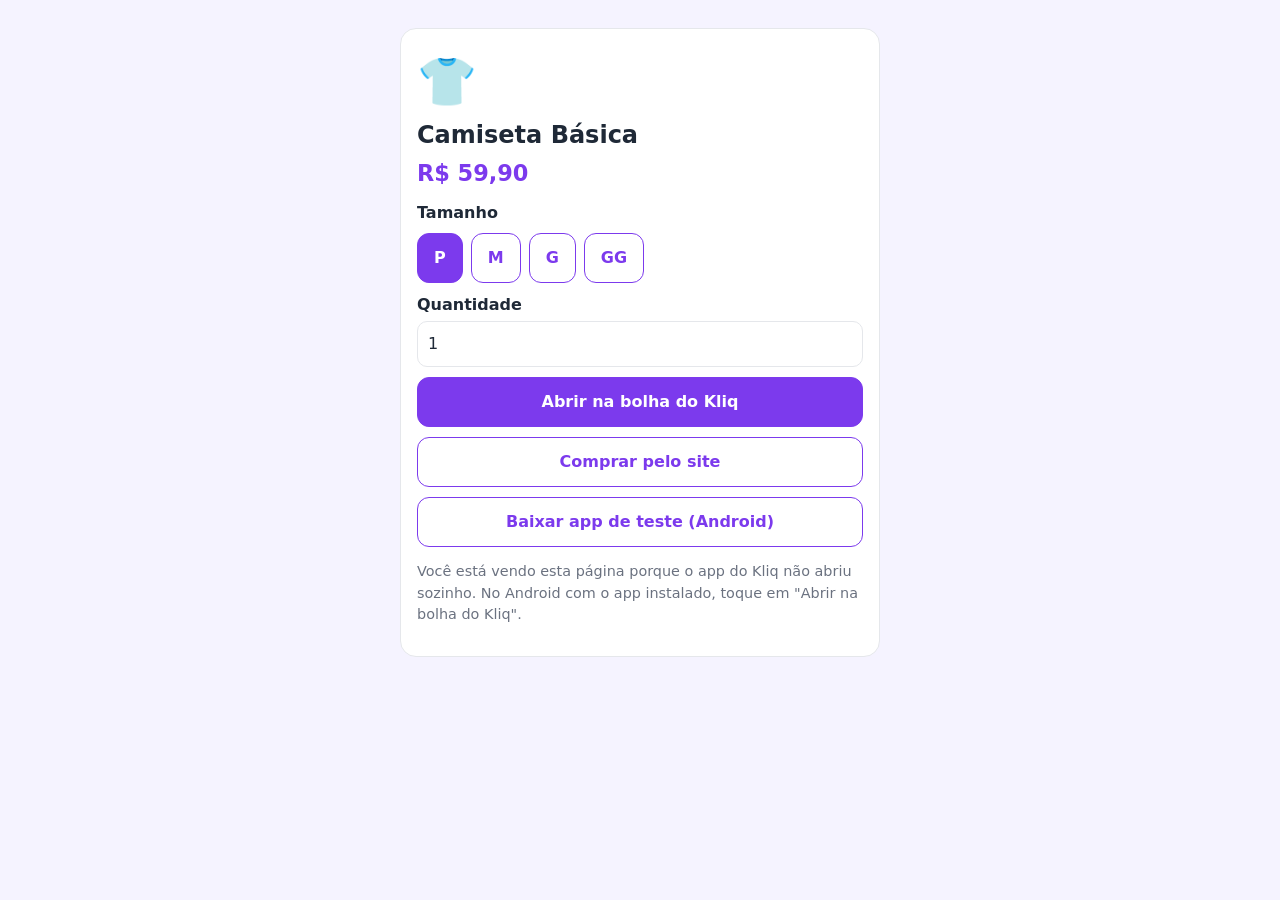
==== kliq/p/1/index.html @ 05d6072d "feat: publica página de teste do Kliq Links de produto, checkout de teste e assetlinks.json para o A" ====
<!doctype html>
<html lang="pt-BR">
<head>
  <meta charset="utf-8">
  <meta name="viewport" content="width=device-width, initial-scale=1">
  <title>Kliq • produto</title>
  <link rel="stylesheet" href="/kliq/estilo.css">
  <script src="/kliq/catalogo.js"></script>
</head>
<body>
  <!--
    Esta página só aparece quando o link NÃO acionou o app direto:
    o app não está instalado, o Instagram abriu o link no navegador dele, ou é iPhone/computador.
    O mesmo arquivo é usado para todos os produtos; o id vem do endereço (/kliq/p/<id>/).
  -->
  <main>
    <div class="cartao" id="produto">
      <div class="emoji" id="emoji"></div>
      <h1 id="nome"></h1>
      <div class="preco" id="preco"></div>
      <label id="rotulo-da-opcao"></label>
      <div class="opcoes" id="opcoes"></div>
      <label for="quantidade">Quantidade</label>
      <input id="quantidade" type="number" min="1" value="1">

      <a class="botao principal" id="abrir-na-bolha">Abrir na bolha do Kliq</a>
      <a class="botao" id="comprar-pelo-site">Comprar pelo site</a>
      <a class="botao" href="/kliq/#baixar">Baixar app de teste (Android)</a>
      <p class="nota">Você está vendo esta página porque o app do Kliq não abriu sozinho. No Android com o app instalado, toque em "Abrir na bolha do Kliq".</p>
    </div>
    <div class="cartao escondido" id="nao-encontrado">
      <h1>Produto não encontrado</h1>
      <a class="botao" href="/kliq/">Ver produtos de teste</a>
    </div>
  </main>
  <script>
    const id = (location.pathname.match(/\/p\/([^/]+)/) || [])[1];
    const produto = buscarProduto(id);
    if (!produto) {
      document.getElementById("produto").classList.add("escondido");
      document.getElementById("nao-encontrado").classList.remove("escondido");
    } else {
      let opcaoEscolhida = produto.opcoes[0];
      document.title = `Kliq • ${produto.nome}`;
      document.getElementById("emoji").textContent = produto.emoji;
      document.getElementById("nome").textContent = produto.nome;
      document.getElementById("preco").textContent = formatarPreco(produto.precoEmCentavos);
      document.getElementById("rotulo-da-opcao").textContent = produto.rotuloDaOpcao;
      document.getElementById("abrir-na-bolha").href = linkParaAbrirNaBolha(produto.id);

      const quantidade = document.getElementById("quantidade");
      const comprar = document.getElementById("comprar-pelo-site");
      const atualizarCompra = () => {
        const valor = Math.max(1, Number.parseInt(quantidade.value, 10) || 1);
        comprar.href = linkDoCheckout([{ produtoId: produto.id, opcao: opcaoEscolhida, quantidade: valor }]);
      };

      const opcoes = document.getElementById("opcoes");
      const desenharOpcoes = () => {
        opcoes.replaceChildren(...produto.opcoes.map((opcao) => {
          const botao = document.createElement("button");
          botao.className = opcao === opcaoEscolhida ? "botao principal" : "botao";
          botao.textContent = opcao;
          botao.onclick = () => { opcaoEscolhida = opcao; desenharOpcoes(); atualizarCompra(); };
          return botao;
        }));
      };
      quantidade.oninput = atualizarCompra;
      desenharOpcoes();
      atualizarCompra();
    }
  </script>
</body>
</html>
---- kliq/estilo.css ----
:root {
  --cor-principal: #7c3aed;
  --cor-texto: #1f2937;
  --cor-secundaria: #6b7280;
  --cor-fundo: #f5f3ff;
  --cor-cartao: #ffffff;
  --cor-borda: #e5e7eb;
}

@media (prefers-color-scheme: dark) {
  :root {
    --cor-texto: #f3f4f6;
    --cor-secundaria: #9ca3af;
    --cor-fundo: #111827;
    --cor-cartao: #1f2937;
    --cor-borda: #374151;
  }
}

* { box-sizing: border-box; }

body {
  margin: 0;
  padding: 16px;
  font-family: system-ui, -apple-system, "Segoe UI", Roboto, sans-serif;
  color: var(--cor-texto);
  background: var(--cor-fundo);
  line-height: 1.5;
}

main { max-width: 480px; margin: 0 auto; }

h1 { font-size: 1.5rem; margin: 0 0 4px; }
h2 { font-size: 1.15rem; margin: 24px 0 8px; }

.cartao {
  background: var(--cor-cartao);
  border: 1px solid var(--cor-borda);
  border-radius: 16px;
  padding: 16px;
  margin: 12px 0;
}

.emoji { font-size: 3rem; }
.preco { font-size: 1.4rem; font-weight: 700; color: var(--cor-principal); }
.nota { color: var(--cor-secundaria); font-size: 0.9rem; }

.botao {
  display: block;
  width: 100%;
  margin: 10px 0;
  padding: 12px 16px;
  border-radius: 12px;
  border: 1px solid var(--cor-principal);
  background: transparent;
  color: var(--cor-principal);
  font: inherit;
  font-weight: 700;
  text-align: center;
  text-decoration: none;
  cursor: pointer;
}

.botao.principal { background: var(--cor-principal); color: #fff; }

.opcoes { display: flex; flex-wrap: wrap; gap: 8px; margin: 8px 0; }
.opcoes .botao { display: inline-block; width: auto; margin: 0; }

label { display: block; margin-top: 10px; font-weight: 600; }

input, select, textarea {
  width: 100%;
  margin-top: 4px;
  padding: 10px;
  border-radius: 10px;
  border: 1px solid var(--cor-borda);
  background: var(--cor-cartao);
  color: var(--cor-texto);
  font: inherit;
}

.item { display: flex; justify-content: space-between; gap: 8px; padding: 6px 0; border-bottom: 1px solid var(--cor-borda); }
.total { font-size: 1.2rem; font-weight: 700; margin-top: 12px; }
.escondido { display: none; }
code { word-break: break-all; }
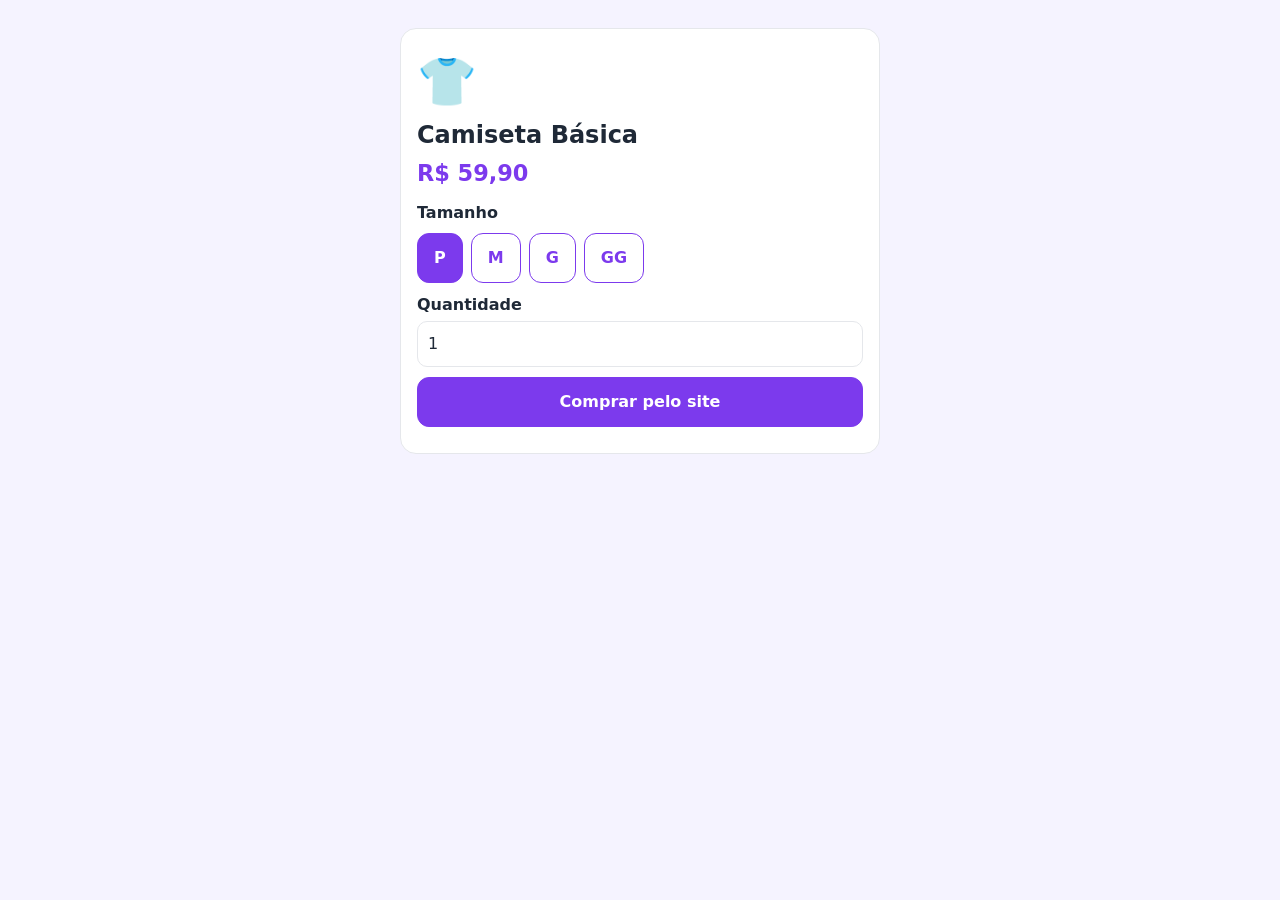
==== commit 1ecef6fa: "feat: mostra o botão da bolha no topo da página do produto no Android No Instagram o link abre no na" ====
--- a/kliq/p/1/index.html
+++ b/kliq/p/1/index.html
@@ -15,6 +15,8 @@
   -->
   <main>
     <div class="cartao" id="produto">
+      <!-- No Instagram o link abre nesta página, numa janela por cima da live; por isso o botão da bolha fica no topo. -->
+      <a class="botao principal escondido" id="abrir-na-bolha">Ver na bolha do Kliq</a>
       <div class="emoji" id="emoji"></div>
       <h1 id="nome"></h1>
       <div class="preco" id="preco"></div>
@@ -23,10 +25,9 @@
       <label for="quantidade">Quantidade</label>
       <input id="quantidade" type="number" min="1" value="1">
 
-      <a class="botao principal" id="abrir-na-bolha">Abrir na bolha do Kliq</a>
-      <a class="botao" id="comprar-pelo-site">Comprar pelo site</a>
-      <a class="botao" href="/kliq/#baixar">Baixar app de teste (Android)</a>
-      <p class="nota">Você está vendo esta página porque o app do Kliq não abriu sozinho. No Android com o app instalado, toque em "Abrir na bolha do Kliq".</p>
+      <a class="botao principal" id="comprar-pelo-site">Comprar pelo site</a>
+      <a class="botao escondido" id="baixar-app" href="/kliq/#baixar">Baixar app de teste (Android)</a>
+      <p class="nota escondido" id="nota-android">Tem o app do Kliq? Toque em "Ver na bolha do Kliq" no topo e depois feche esta janela para voltar à live.</p>
     </div>
     <div class="cartao escondido" id="nao-encontrado">
       <h1>Produto não encontrado</h1>
@@ -47,6 +48,12 @@
       document.getElementById("preco").textContent = formatarPreco(produto.precoEmCentavos);
       document.getElementById("rotulo-da-opcao").textContent = produto.rotuloDaOpcao;
       document.getElementById("abrir-na-bolha").href = linkParaAbrirNaBolha(produto.id);
+      // A bolha só existe no app Android; no iPhone e no computador a compra é só pelo site.
+      if (/Android/i.test(navigator.userAgent)) {
+        for (const id of ["abrir-na-bolha", "baixar-app", "nota-android"]) {
+          document.getElementById(id).classList.remove("escondido");
+        }
+      }
 
       const quantidade = document.getElementById("quantidade");
       const comprar = document.getElementById("comprar-pelo-site");
